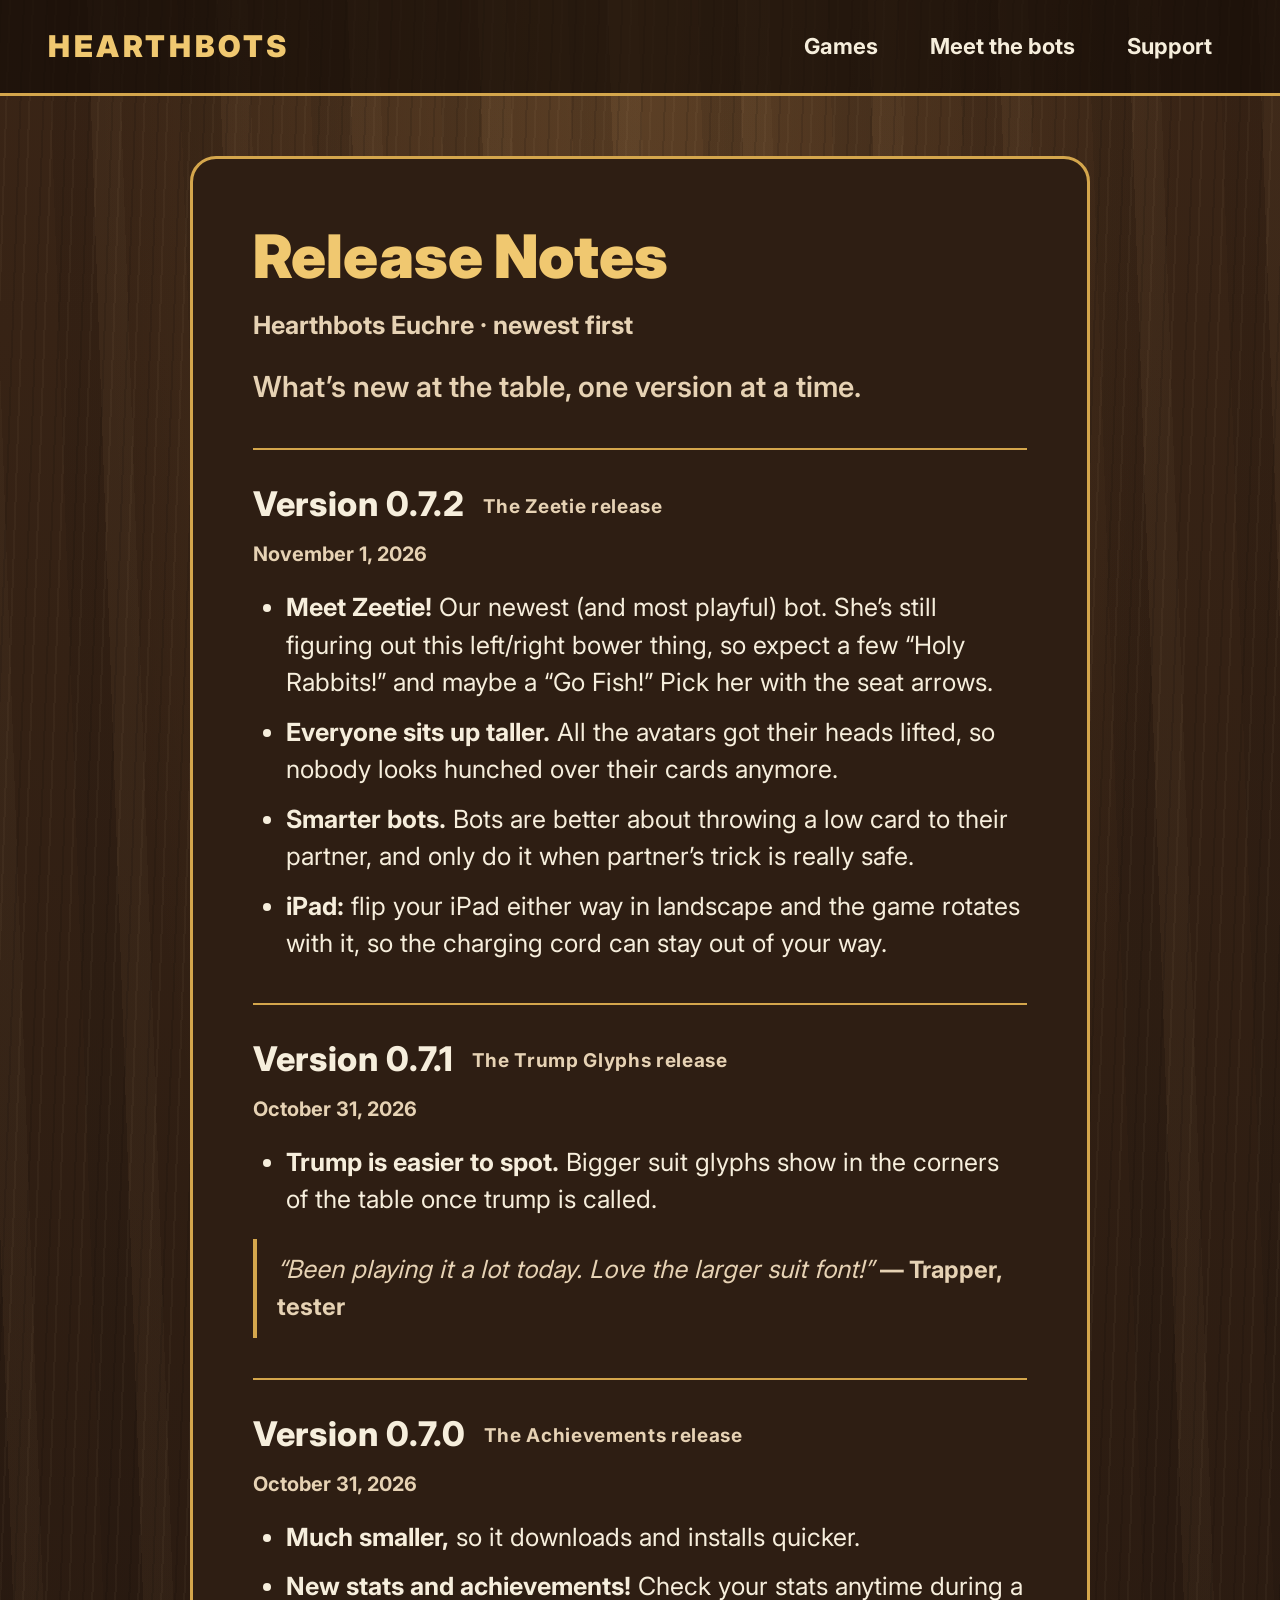
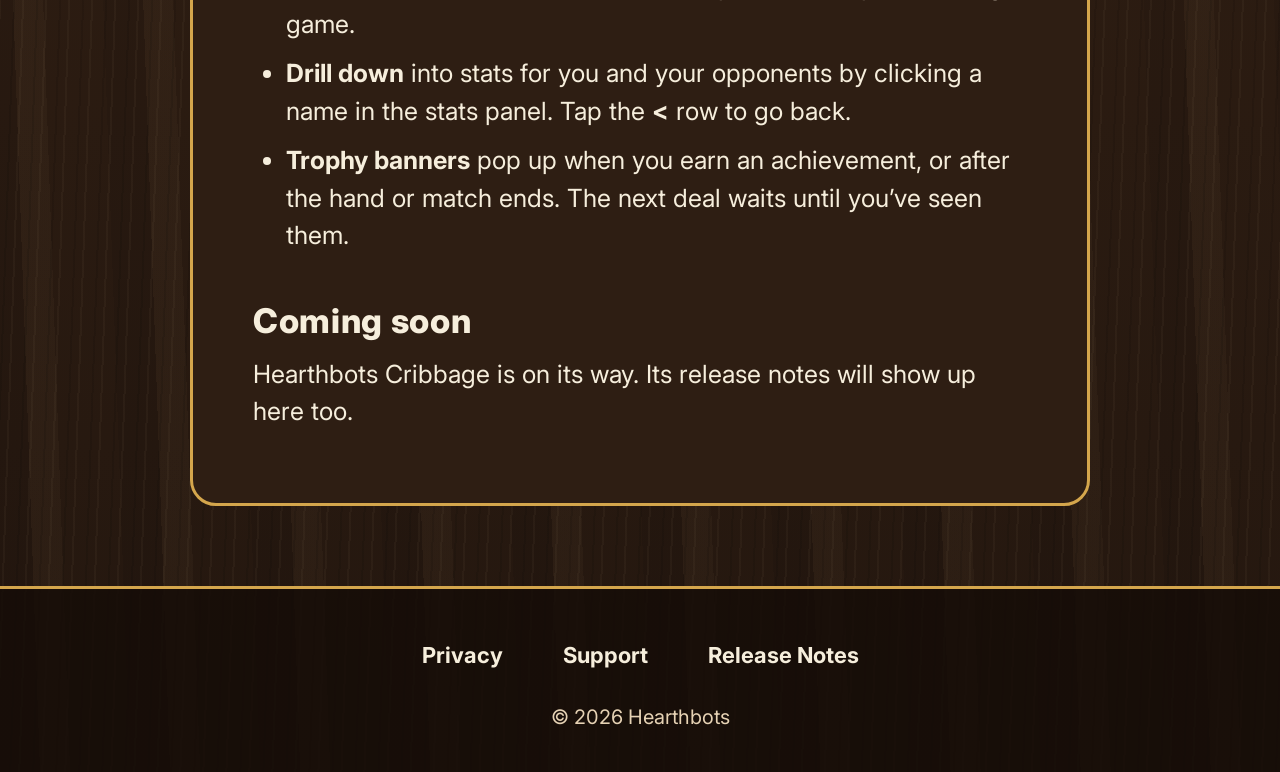
==== release-notes/index.html @ c8aa61f2 "Add Release Notes page" ====
<!doctype html>
<html lang="en">
<head>
<meta charset="utf-8">
<meta name="viewport" content="width=device-width, initial-scale=1">
<title>Release Notes | Hearthbots</title>
<meta name="description" content="What's new in Hearthbots Euchre, newest version first.">
<link rel="stylesheet" href="../style.css">
</head>
<body>
<header class="topbar">
  <a class="brand" href="../">HEARTHBOTS</a>
  <nav><a href="../#games">Games</a><a href="../#bots">Meet the bots</a><a href="../support/">Support</a></nav>
</header>

<main class="page">
<article class="doc">
  <h1>Release Notes</h1>
  <p class="eff">Hearthbots Euchre &middot; newest first</p>
  <p class="lead-doc">What&rsquo;s new at the table, one version at a time.</p>

  <section class="ver">
    <h2>Version 0.7.2 <span class="ver-name">The Zeetie release</span></h2>
    <p class="ver-date">November 1, 2026</p>
    <ul>
      <li><strong>Meet Zeetie!</strong> Our newest (and most playful) bot. She&rsquo;s still figuring out this left/right bower thing, so expect a few &ldquo;Holy Rabbits!&rdquo; and maybe a &ldquo;Go Fish!&rdquo; Pick her with the seat arrows.</li>
      <li><strong>Everyone sits up taller.</strong> All the avatars got their heads lifted, so nobody looks hunched over their cards anymore.</li>
      <li><strong>Smarter bots.</strong> Bots are better about throwing a low card to their partner, and only do it when partner&rsquo;s trick is really safe.</li>
      <li><strong>iPad:</strong> flip your iPad either way in landscape and the game rotates with it, so the charging cord can stay out of your way.</li>
    </ul>
  </section>

  <section class="ver">
    <h2>Version 0.7.1 <span class="ver-name">The Trump Glyphs release</span></h2>
    <p class="ver-date">October 31, 2026</p>
    <ul>
      <li><strong>Trump is easier to spot.</strong> Bigger suit glyphs show in the corners of the table once trump is called.</li>
    </ul>
    <blockquote>&ldquo;Been playing it a lot today. Love the larger suit font!&rdquo; <cite>&mdash; Trapper, tester</cite></blockquote>
  </section>

  <section class="ver">
    <h2>Version 0.7.0 <span class="ver-name">The Achievements release</span></h2>
    <p class="ver-date">October 31, 2026</p>
    <ul>
      <li><strong>Much smaller,</strong> so it downloads and installs quicker.</li>
      <li><strong>New stats and achievements!</strong> Check your stats anytime during a game.</li>
      <li><strong>Drill down</strong> into stats for you and your opponents by clicking a name in the stats panel. Tap the <strong>&lt;</strong> row to go back.</li>
      <li><strong>Trophy banners</strong> pop up when you earn an achievement, or after the hand or match ends. The next deal waits until you&rsquo;ve seen them.</li>
    </ul>
  </section>

  <h2>Coming soon</h2>
  <p>Hearthbots Cribbage is on its way. Its release notes will show up here too.</p>
</article>
</main>

<footer class="footer">
  <nav><a href="../privacy/">Privacy</a><a href="../support/">Support</a><a href="../release-notes/">Release Notes</a></nav>
  <p>&copy; 2026 Hearthbots</p>
</footer>
</body>
</html>
---- style.css ----
@font-face { font-family: "Inter"; src: url("assets/fonts/Inter.ttf") format("truetype"); font-weight: 100 900; font-display: swap; }
:root {
  --walnut-d: #24170f; --walnut: #3a2516; --walnut-l: #5a3a22; --panel: #2e1e13;
  --brass: #d4a64c; --brass-l: #f0c870; --cream: #f6eedc; --dim: #e6d2b4; --teal: #26a096; --oxblood: #7a2230;
  --glow: 0 0 0 3px rgba(240, 200, 112, .9), 0 0 18px 4px rgba(240, 200, 112, .55);
}
* { box-sizing: border-box; }
html { font-size: 20px; }                       /* big base size: easy reading */
body { margin: 0; font-family: Inter, system-ui, sans-serif; color: var(--cream); line-height: 1.5;
  background-color: var(--walnut);
  background-image:
    repeating-linear-gradient(92deg, rgba(0,0,0,.10) 0 2px, transparent 2px 9px, rgba(255,220,170,.035) 9px 11px, transparent 11px 23px),
    repeating-linear-gradient(88deg, rgba(0,0,0,.08) 0 40px, rgba(255,210,150,.03) 40px 70px, transparent 70px 130px),
    radial-gradient(ellipse at 50% 0%, rgba(255,190,110,.18), transparent 60%),
    linear-gradient(var(--walnut), var(--walnut-d)); }
a { color: var(--brass-l); }
img { max-width: 100%; height: auto; display: block; }
h2 { font-size: 2.6rem; font-weight: 800; margin: 0 0 1.4rem; text-align: center; letter-spacing: .02em; }
h3 { font-size: 1.6rem; font-weight: 800; margin: .5rem 0 .4rem; }

.topbar { display: flex; justify-content: space-between; align-items: center; padding: 1rem 2.4rem; background: rgba(20, 12, 7, .7); border-bottom: 3px solid var(--brass); }
.brand { font-weight: 900; font-size: 1.5rem; letter-spacing: .12em; color: var(--brass-l); text-decoration: none; }
.topbar nav { display: flex; gap: .6rem; }
.topbar nav a, .footer nav a { color: var(--cream); text-decoration: none; font-weight: 700; font-size: 1.1rem; padding: .5rem 1rem; border-radius: 12px; transition: box-shadow .15s; }
.topbar nav a:hover, .topbar nav a:focus-visible, .footer nav a:hover, .footer nav a:focus-visible { box-shadow: var(--glow); outline: none; }

.hero { max-width: 1240px; margin: 0 auto; padding: 3rem 2rem 2rem; display: grid; grid-template-columns: 1fr 300px; gap: 2rem; align-items: center; }
.hero h1 { margin: 0; }
.hero h1 img { width: 100%; max-width: 760px; }
.lead { font-size: 1.6rem; font-weight: 600; color: var(--dim); margin: 1.2rem 0 1.6rem; max-width: 30em; }
.hero-ember { margin: 0; text-align: center; }
.hero-ember img { width: 100%; max-width: 280px; margin: 0 auto; filter: drop-shadow(0 18px 24px rgba(0,0,0,.55)); }
.hero-ember figcaption { font-weight: 800; font-size: 1.4rem; color: var(--brass-l); margin-top: .4rem; }
.cta-row { display: flex; gap: 1rem; flex-wrap: wrap; }

/* flat buttons; hover/focus = edge glow only (no sheen, no colour change) */
.btn { display: inline-block; font-weight: 800; font-size: 1.3rem; padding: .85rem 1.8rem; border-radius: 14px; text-decoration: none; transition: box-shadow .15s; border: 3px solid transparent; }
.btn-gold { background: var(--brass); color: #2a1a10; }
.btn-ghost { background: var(--panel); color: var(--cream); border-color: var(--brass); }
.btn:hover, .btn:focus-visible { box-shadow: var(--glow); outline: none; }

.section { max-width: 1240px; margin: 0 auto; padding: 3rem 2rem; }
.games { display: grid; grid-template-columns: 1fr 1fr; gap: 2rem; }
.game { display: flex; gap: 1.6rem; align-items: center; background: var(--panel); border: 3px solid var(--brass); border-radius: 26px; padding: 1.6rem; }
.app-icon { width: 180px; flex: none; border-radius: 36px; }
.game h3 { font-size: 2.2rem; margin-top: 0; }
.pill { display: inline-block; font-weight: 800; font-size: 1rem; letter-spacing: .06em; padding: .3rem 1rem; border-radius: 999px; }
.pill-now { background: var(--teal); color: #fff; }
.pill-soon { background: #4a3322; color: var(--brass-l); border: 2px solid var(--brass); }
.badges { display: flex; gap: .8rem; margin-top: 1.1rem; flex-wrap: wrap; }
.badge-ph { display: inline-block; min-width: 190px; text-align: center; padding: .6rem 1rem; border: 3px dashed var(--brass-l); border-radius: 12px; background: #1a110b;
  color: var(--cream); font-weight: 700; font-size: 1.05rem; line-height: 1.25; text-decoration: none; transition: box-shadow .15s; }
.badge-ph small { color: #ff9f7a; font-weight: 800; letter-spacing: .1em; font-size: .85rem; }
a.badge-ph:hover, a.badge-ph:focus-visible { box-shadow: var(--glow); outline: none; }
.badge-ph.is-disabled { opacity: .55; }

.bots { list-style: none; margin: 0; padding: 0; display: grid; grid-template-columns: repeat(4, 1fr); gap: 1.6rem; }
.bots li { display: flex; flex-direction: column; align-items: center; background: var(--panel); border: 3px solid var(--brass); border-radius: 24px; padding: 1.2rem 1rem 1.4rem; text-align: center; }
.bots img { width: 220px; height: 220px; margin: 0 auto; border-radius: 50%; background: radial-gradient(#4a3020, #2a1a10); border: 6px solid var(--teal); }
.tag { display: inline-block; background: var(--t); color: var(--tc, #fff); font-weight: 800; font-size: 1rem; letter-spacing: .06em; padding: .25rem .9rem; border-radius: 999px; }
.bots p { font-size: 1.15rem; color: var(--dim); margin: .7rem 0 0; flex: 1; display: flex; align-items: center; }

.footer { margin-top: 2rem; padding: 2rem; text-align: center; background: rgba(20, 12, 7, .8); border-top: 3px solid var(--brass); }
.footer nav { display: flex; justify-content: center; gap: 1rem; flex-wrap: wrap; }
.footer p { color: var(--dim); font-size: 1rem; margin: 1rem 0 0; }

@media (max-width: 900px) {
  html { font-size: 18px; }
  .topbar { padding: .8rem 1rem; flex-direction: column; gap: .4rem; }
  .topbar nav a { font-size: 1rem; padding: .4rem .6rem; }
  .hero { grid-template-columns: 1fr; text-align: center; padding: 1.6rem 1rem; }
  .hero h1 img { margin: 0 auto; }
  .lead { font-size: 1.35rem; margin-left: auto; margin-right: auto; }
  .cta-row { justify-content: center; }
  .hero-ember { order: -1; } .hero-ember img { max-width: 170px; }
  .section { padding: 2rem 1rem; }
  h2 { font-size: 2rem; }
  .games { grid-template-columns: 1fr; }
  .game { flex-direction: column; text-align: center; }
  .app-icon { width: 160px; }
  .badges { justify-content: center; }
  .bots { grid-template-columns: repeat(2, minmax(0, 1fr)); gap: .8rem; }
  .bots li { padding: .9rem .5rem 1.1rem; }
  .tag { font-size: .85rem; padding: .2rem .6rem; }
  .bots img { width: 100%; max-width: 130px; height: auto; aspect-ratio: 1; border-width: 5px; }
  .bots h3 { font-size: 1.3rem; }
  .bots p { font-size: 1.05rem; }
}

/* ---- text pages (privacy, support) ---- */
.page { max-width: 980px; margin: 0 auto; padding: 3rem 2rem 2rem; }
.doc { background: var(--panel); border: 3px solid var(--brass); border-radius: 26px; padding: 2.6rem 3rem; font-size: 1.25rem; }
.doc h1 { font-size: 3rem; font-weight: 900; margin: 0 0 .3rem; color: var(--brass-l); }
.doc h2 { font-size: 1.7rem; text-align: left; margin: 2rem 0 .5rem; }
.doc p { margin: 0 0 1rem; max-width: 40em; }
.doc a { font-weight: 700; text-underline-offset: 4px; overflow-wrap: anywhere; }
.eff { color: var(--dim); font-weight: 700; }
.lead-doc { font-size: 1.45rem; font-weight: 600; color: var(--dim); }
.mail-big { font-size: 1.7rem; }
.doc-ember { float: right; width: 160px; margin: -1rem 0 1rem 1.5rem; filter: drop-shadow(0 12px 18px rgba(0,0,0,.5)); }
.tip { clear: both; margin-top: 2rem; padding: 1.2rem 1.6rem; border: 3px dashed var(--brass); border-radius: 18px; background: #1a110b; }
.tip h2 { margin-top: 0; }
.tip p { margin: 0; }
@media (max-width: 900px) {
  .page { padding: 1.4rem .8rem; }
  .doc { padding: 1.6rem 1.2rem; font-size: 1.15rem; }
  .doc h1 { font-size: 2.3rem; }
  .doc h2 { font-size: 1.45rem; }
  .lead-doc { font-size: 1.25rem; }
  .mail-big { font-size: 1.05rem; } .mail-big a { white-space: nowrap; }
  .doc-ember { width: 110px; margin: -.4rem 0 .6rem 1rem; }
}

/* ---- release notes ---- */
.ver { border-top: 2px solid var(--brass); margin-top: 2rem; padding-top: .4rem; }
.ver h2 { margin-top: 1rem; }
.ver-name { display: inline-block; font-size: .95rem; font-weight: 700; color: var(--dim); margin-left: .5rem; vertical-align: middle; }
.ver-date { color: var(--dim); font-weight: 700; font-size: 1rem; margin: -.3rem 0 .8rem; }
.doc ul { margin: 0 0 1rem; padding-left: 1.3em; max-width: 40em; }
.doc li { margin: 0 0 .6rem; }
.doc blockquote { margin: 0 0 1rem; padding: .6rem 1rem; border-left: 4px solid var(--brass); color: var(--dim); font-style: italic; max-width: 38em; }
.doc cite { font-style: normal; font-weight: 700; font-size: .95em; }
@media (max-width: 640px) { .ver-name { display: block; margin: .2rem 0 0; } }
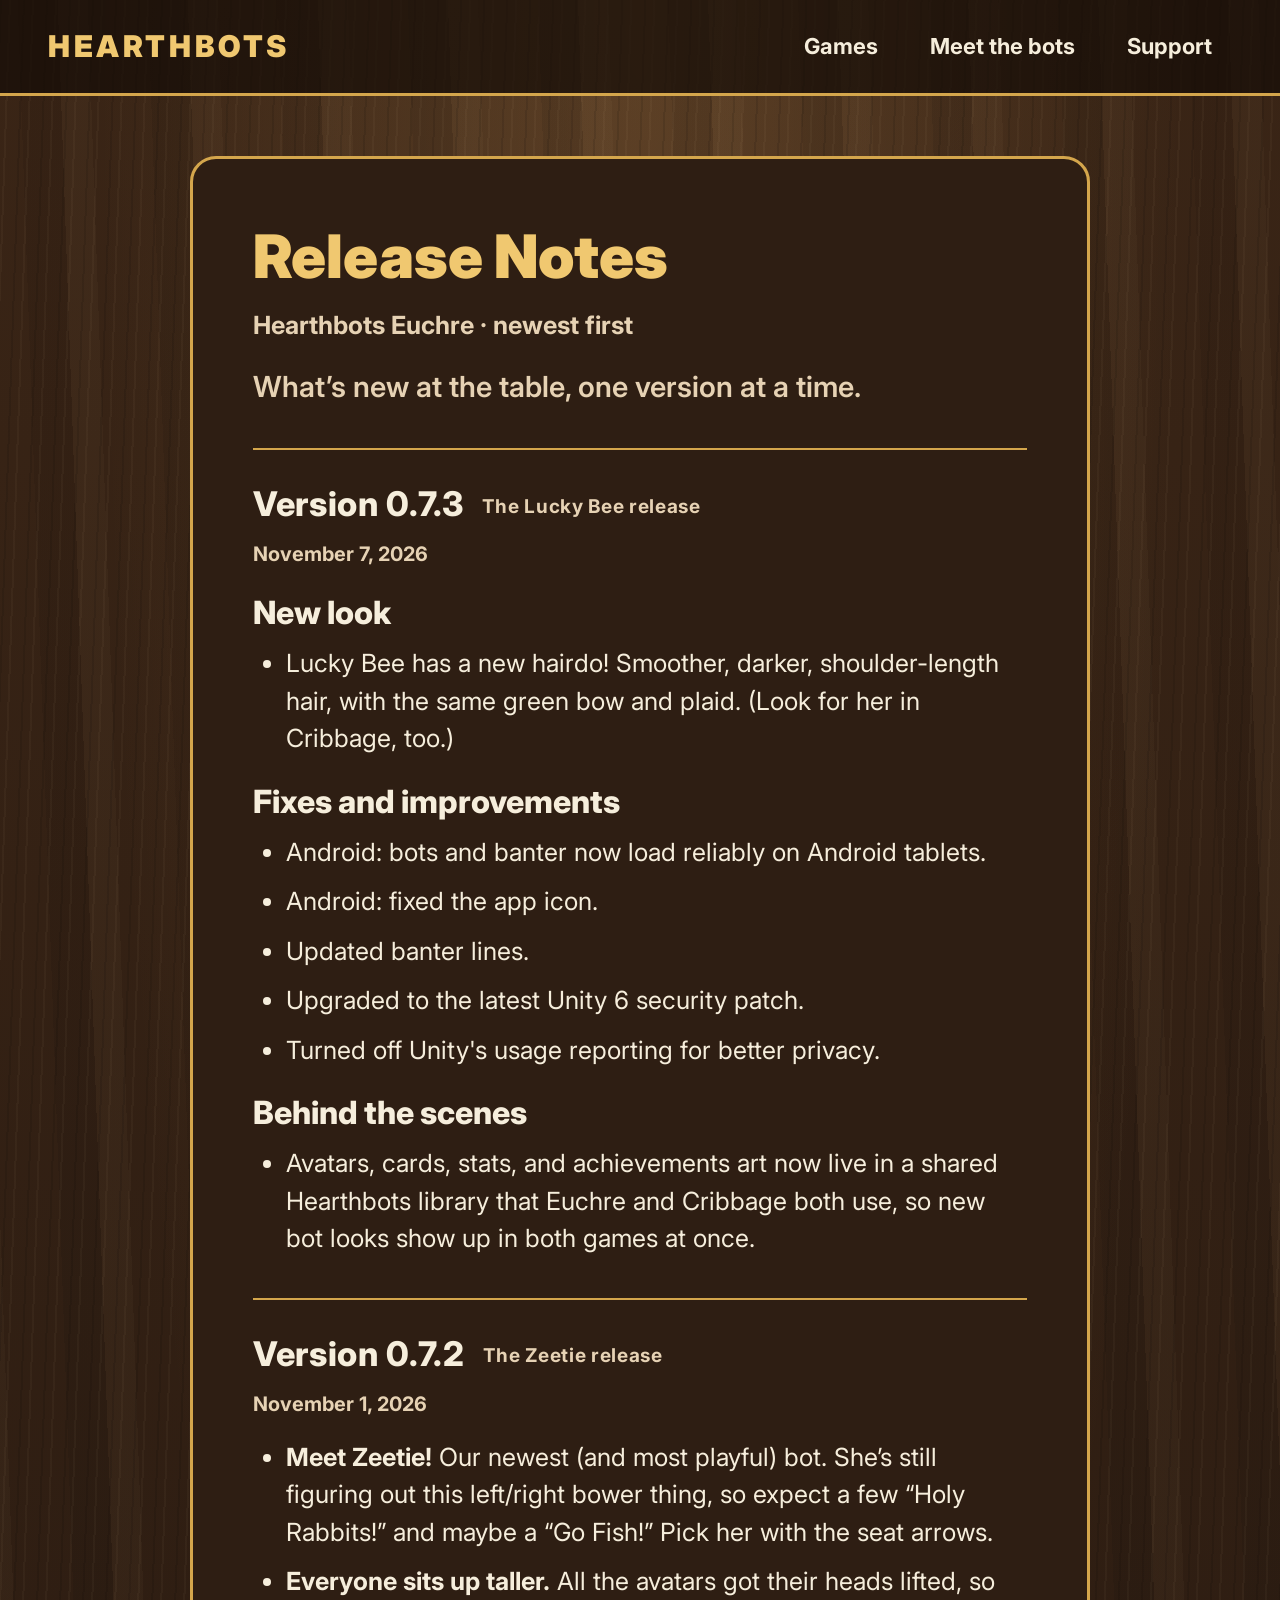
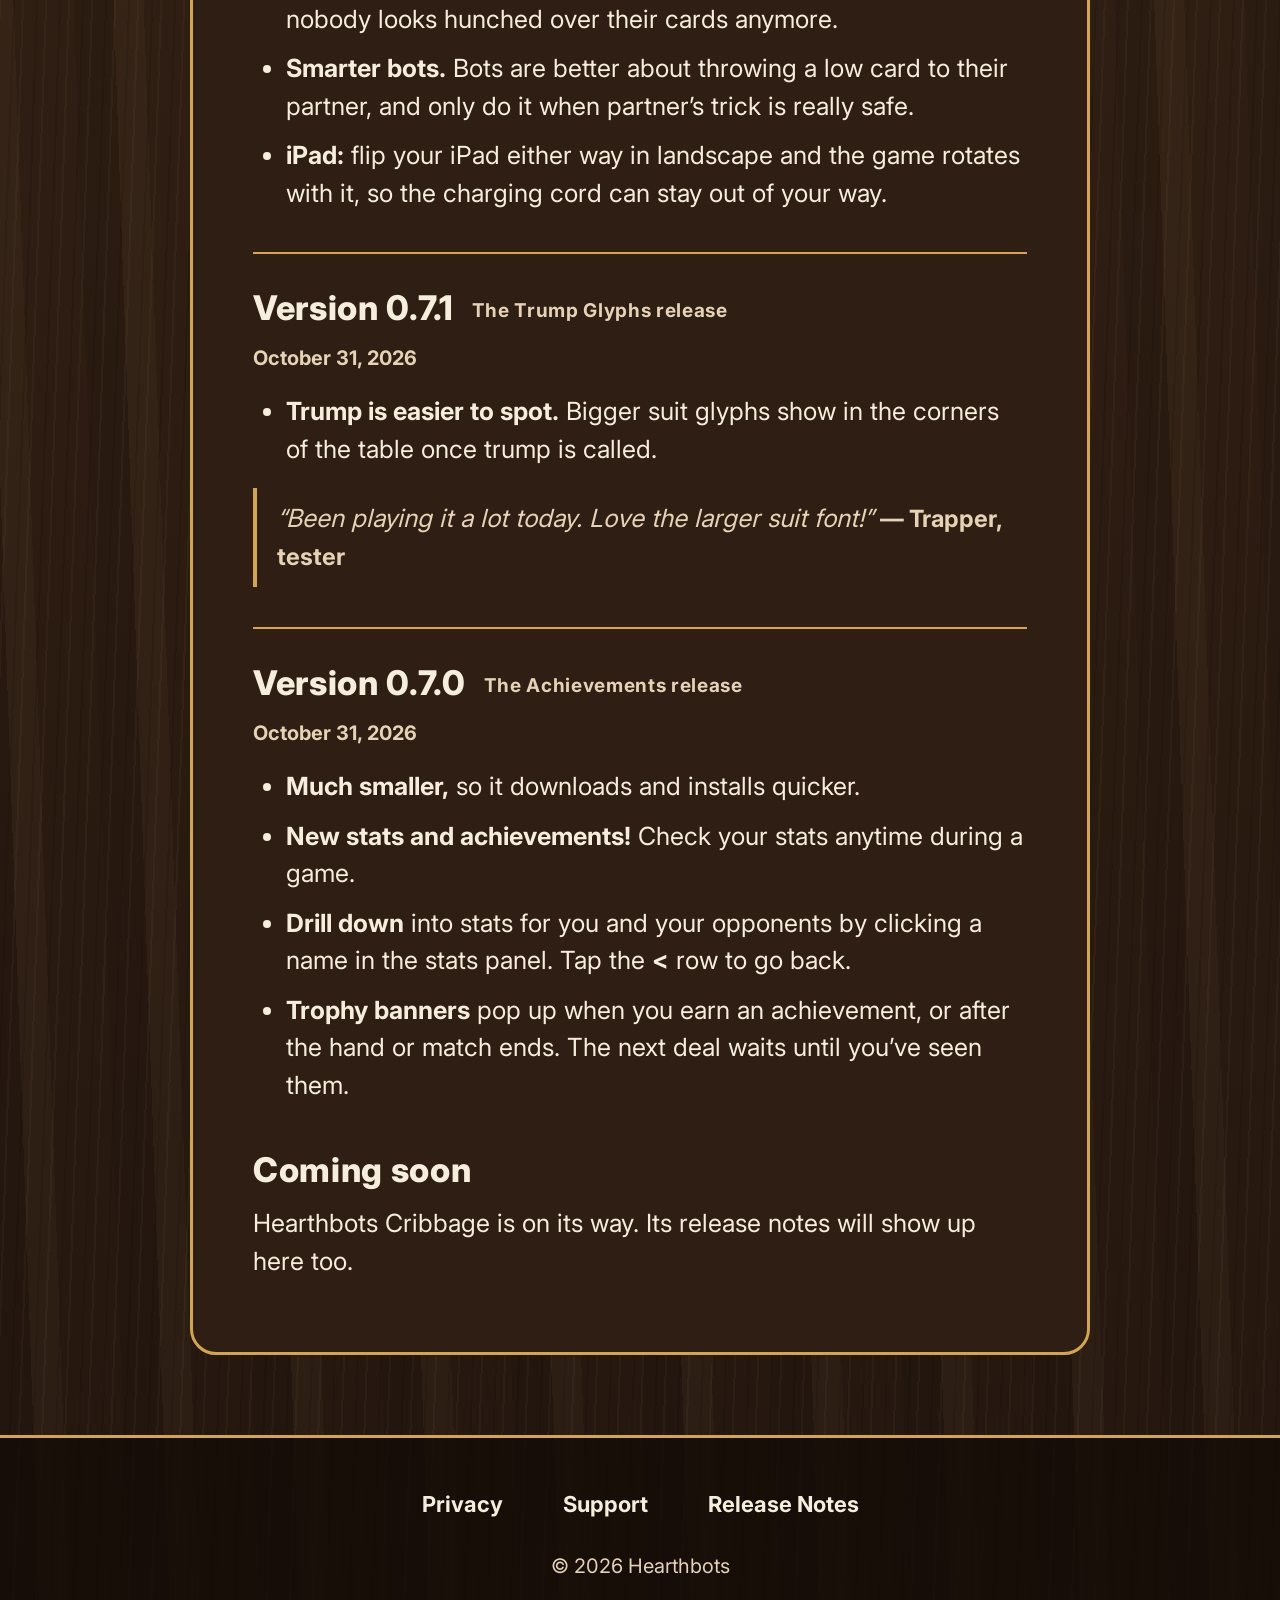
==== commit 9eccce6c: "Release notes for Euchre 0.7.3 added." ====
--- a/release-notes/index.html
+++ b/release-notes/index.html
@@ -18,6 +18,27 @@
   <h1>Release Notes</h1>
   <p class="eff">Hearthbots Euchre &middot; newest first</p>
   <p class="lead-doc">What&rsquo;s new at the table, one version at a time.</p>
+
+  <section class="ver">
+    <h2>Version 0.7.3 <span class="ver-name">The Lucky Bee release</span></h2>
+    <p class="ver-date">November 7, 2026</p>
+    <h3>New look</h3>
+    <ul>
+      <li>Lucky Bee has a new hairdo! Smoother, darker, shoulder-length hair, with the same green bow and plaid. (Look for her in Cribbage, too.)</li>
+    </ul>
+    <h3>Fixes and improvements</h3>
+    <ul>
+      <li>Android: bots and banter now load reliably on Android tablets.</li>
+      <li>Android: fixed the app icon.</li>
+      <li>Updated banter lines.</li>
+      <li>Upgraded to the latest Unity 6 security patch.</li>
+      <li>Turned off Unity's usage reporting for better privacy.</li>
+    </ul>
+    <h3>Behind the scenes</h3>
+    <ul>
+      <li>Avatars, cards, stats, and achievements art now live in a shared Hearthbots library that Euchre and Cribbage both use, so new bot looks show up in both games at once.</li>
+    </ul>
+  </section>
 
   <section class="ver">
     <h2>Version 0.7.2 <span class="ver-name">The Zeetie release</span></h2>
